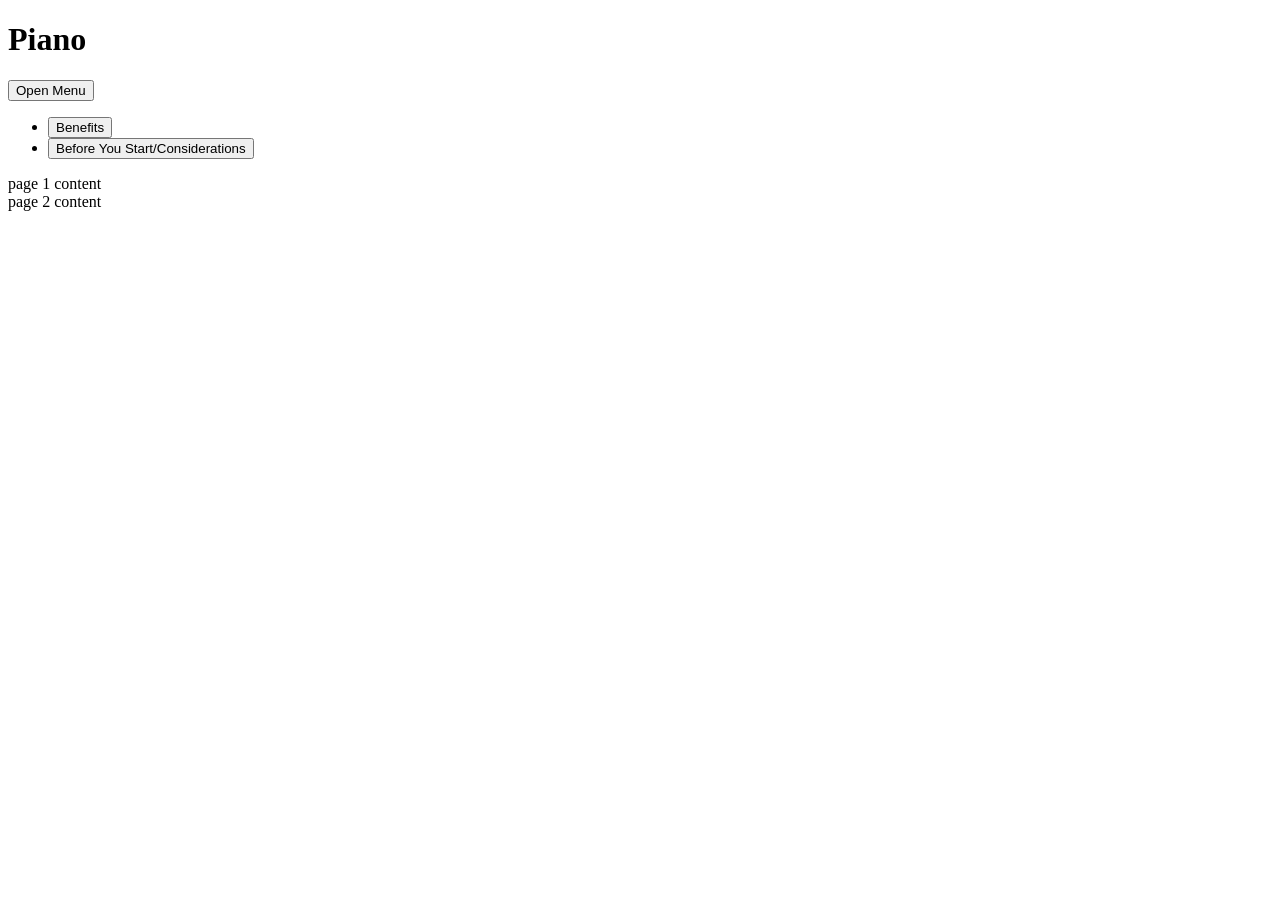
==== index.html @ 63a3a9d6 "Add files via upload" ====
<!DOCTYPE html>
<html lang="en">

<head>
	<title>Index</title>
	<link href="style.css" type="text/css" rel="stylesheet" />
	<meta name="viewport" content="width=device-width, initial-scale=1.0">
	<script src="main.js" defer></script>
</head>

<body>
	<header class="index">
		<h1>Piano</h1>
	</header>
	
	<nav> <!--menu system-->
		<button id="hamIcon">Open Menu</button>
		<ul>
			<li><button id="page1btn">Benefits</button></li>
			<li><button id="page2btn">Before You Start/Considerations</button></li>
		</ul>
	</nav>
	
	
	<main id="pagecontainer">
		<section class="page" id="page1">
			page 1 content
			
		</section>
		
		<section class="page" id="page2">
			page 2 content
			
		</section>
		
		
	</main>
</body>
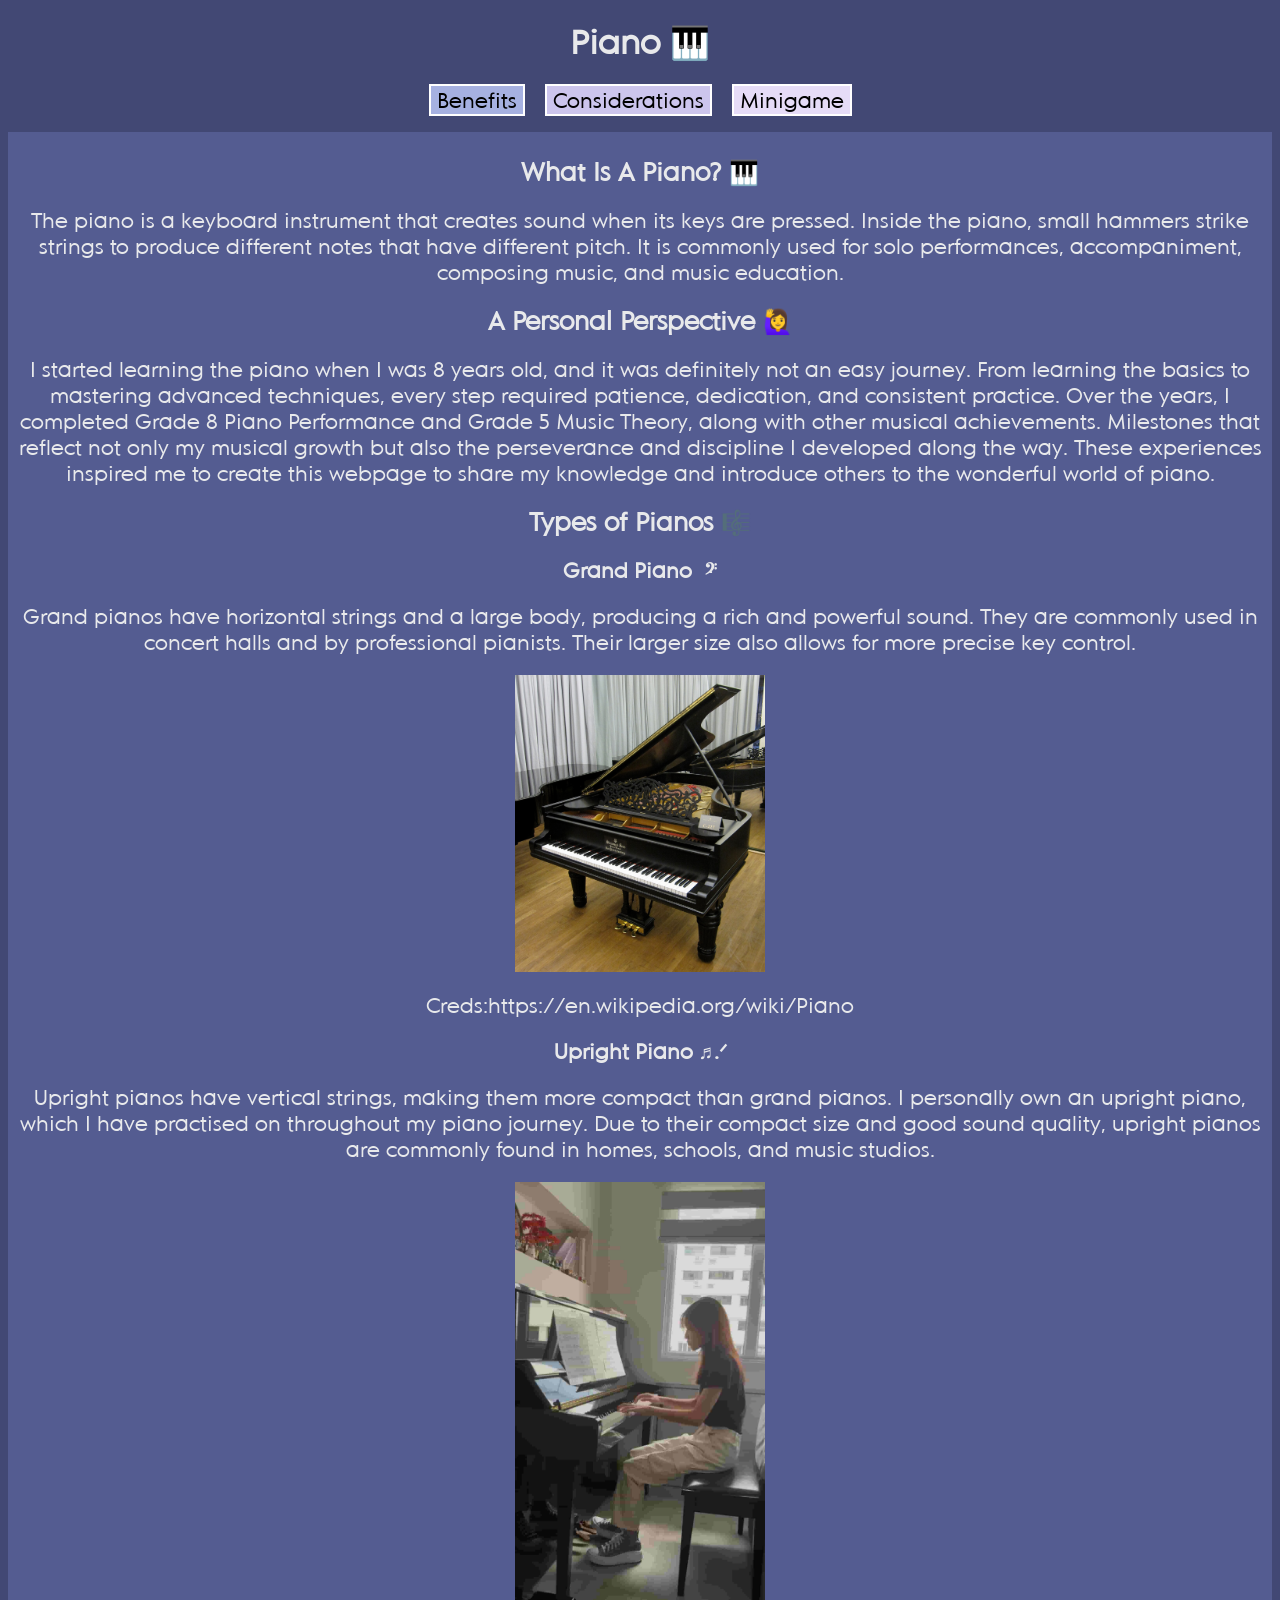
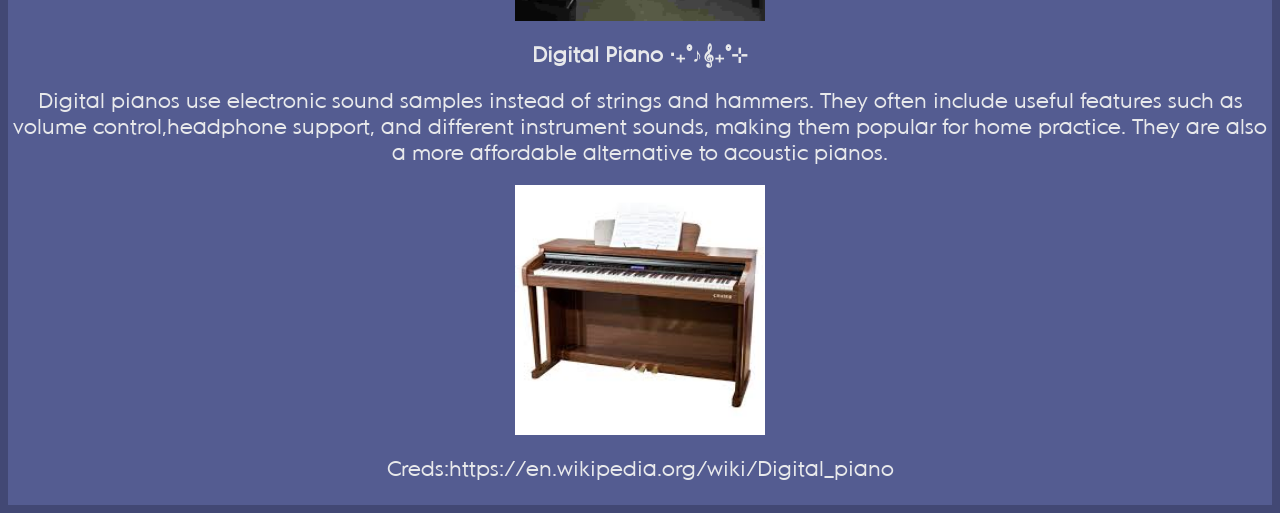
==== commit 86ff3f49: "Add files via upload" ====
--- a/index.html
+++ b/index.html
@@ -10,29 +10,182 @@
 
 <body>
 	<header class="index">
-		<h1>Piano</h1>
+		<h1>Piano 🎹</h1>
 	</header>
 	
 	<nav> <!--menu system-->
-		<button id="hamIcon">Open Menu</button>
-		<ul>
+		<button type="button" id="hamIcon">Open Menu</button>
+		<ul id= "menu">
 			<li><button id="page1btn">Benefits</button></li>
-			<li><button id="page2btn">Before You Start/Considerations</button></li>
+			<li><button id="page2btn">Considerations</button></li>
+			<li><button id="page3btn">Minigame</button></li>
 		</ul>
 	</nav>
 	
 	
 	<main id="pagecontainer">
-		<section class="page" id="page1">
-			page 1 content
+		<section class="page" id="page1"> <!--Benefit-->
+			<h2>Benefits ✨</h2>
+				<p>Playing the piano provides many physical, mental, and emotional benefits.
+				Here are some of the key advantages of learning this instrument:
+				</p>
+			
+			<h3>1. Improving Memory 🧠</h3>
+				<p>Learning and memorising songs helps strengthen the 
+				brain's ability to retain information. Sight-reading sheet music also trains the brain
+				to recognise patterns more efficiently.
+				</p>
+				
+			<h3>2. Develops Motor Skills 🤸</h3>
+				<p>Playing the piano requires both hands to move independently while reading sheet music and,
+				on some occasions, using the foot pedals. This helps improve coordination, multitasking skills, 
+				and overall motor control.
+				</p>
+				
+			<h3>3. Sharpens Focus 💡</h3>
+				<p>Playing the piano requires a lot of focus on reading sheet music, maintaining rhythm, and coordinating
+				hand movements simultaneously. Regular practice helps sharpen focus and improves attention to detail.
+				</p>
+				
+			<h3>4. Builds Discipline and Patience 🎯</h3>
+				<p>Learning a song takes time and regular practice to master. Throughout the learning journey,
+				there will be times when certain parts are challenging to play. Overcoming these obstacles 
+				teaches perseverance, patience, and the value of consistent effort.
+				</p>
+				
+		</section>
+		
+		<section class="page" id="page2"> <!--considerations-->
+			<h2>Considerations 🤔</h2>
+				<p>Playing the piano is a valuable skill that takes time and dedication to develop. 
+				Understanding what to expect before you begin can help you stay motivated throughout your 
+				learning journey. Here are some important considerations to keep in mind before getting started:
+				</p>
+				
+			<h3>1. Budget 💰</h3>
+				<p>Learning the piano can be a significant investment. Besides purchasing a piano, you may also
+				need to pay for lessons, books, exams, and maintenance. Over my 9 years of learning the piano,
+				the amount of money I have invested in piano is more than S$20,000.
+				</p>
+			
+			<h3>2. Space 📦</h3>
+				<p>Pianos can take up a considerable amount of space, especially upright and grand pianos. 
+				Before buying one, ensure that you have enough room that has an outlet for the instrument
+				and a comfortable place to practice.
+				</p>
+				
+			<h3>3. Time Commitment 🕒</h3>
+				<p>Learning the piano requires regular practice and dedication. Setting aside around an hour
+				each day to practise consistently can help you develop your skills and make steady progress.
+				</p>
+			
 			
 		</section>
 		
-		<section class="page" id="page2">
-			page 2 content
-			
+		<section class="page" id="page3"> <!--minigame-->
+			<h2>Minigame</h2>
+				<p>Ready to test your piano knowledge? Guess the correct piano note that is played in the audio
+				and see how well you know your musical notes!
+				</p>
+				
+				<!--Q1-->
+				<fieldset>
+				<legend>1. What note is this?</legend>
+				<!--F audio-->
+				<button type="button" class="Gamebtn" id="FnoteBtn">Play Note</button>
+
+				<audio id="FnoteAudio">
+					<source src="audio/Fnote.mp3" type="audio/mpeg">
+				</audio>
+				
+					<input type="radio" name="q1" value="C"> C
+					<input type="radio" name="q1" value="G"> G
+					<input type="radio" name="q1" value="F"> F
+					<input type="radio" name="q1" value="E"> E
+				</fieldset>
+
+				<!--Q2-->
+				<fieldset>
+				<legend>2. What note is this?</legend>
+				<!--G audio-->
+				<button type="button" class="Gamebtn" id="GnoteBtn">Play Note</button>
+
+				<audio id="GnoteAudio">
+					<source src="audio/Gnote.mp3" type="audio/mpeg">
+				</audio>
+					
+					<input type="radio" name="q2" value="D"> D
+					<input type="radio" name="q2" value="G"> G
+					<input type="radio" name="q2" value="A"> A
+					<input type="radio" name="q2" value="E"> E
+				</fieldset>
+				
+				<!--Q3-->
+				<fieldset>
+				<legend>3. What note is this?</legend>
+				<!--C audio-->
+				<button type="button" class="Gamebtn" id="CnoteBtn">Play Note</button>
+
+				<audio id="CnoteAudio">
+					<source src="audio/Cnote.mp3" type="audio/mpeg">
+				</audio>
+				
+					<input type="radio" name="q3" value="D"> D
+					<input type="radio" name="q3" value="F"> F
+					<input type="radio" name="q3" value="A"> A
+					<input type="radio" name="q3" value="C"> C
+				</fieldset>
+				
+				<!--sumbit-->
+				<button type="button" class="Gamebtn" id="btnSubmit">Submit Quiz</button>
+				<h3 id="scorebox">Not submitted</h3>
 		</section>
 		
+		<section class="pianomain"> <!--main topic-->
+			<h2>What Is A Piano? 🎹</h2>
+				<p>
+				The piano is a keyboard instrument that creates sound when its keys are pressed. 
+				Inside the piano, small hammers strike strings to produce different notes that have different pitch. 
+				It is commonly used for solo performances, accompaniment, composing music, and music education.
+				</p>
+			
+			<h2>A Personal Perspective 🙋‍♀️</h2>
+				<p>
+				I started learning the piano when I was 8 years old, and it was definitely not an easy journey.
+				From learning the basics to mastering advanced techniques, every step required patience, dedication, 
+				and consistent practice. Over the years, I completed Grade 8 Piano Performance and Grade 5 Music Theory, along with
+				other musical achievements. Milestones that reflect not only my musical growth but also the perseverance and discipline
+				I developed along the way. These experiences inspired me to create this webpage to share my knowledge and introduce 
+				others to the wonderful world of piano.
+				</p>
+			
+			<h2>Types of Pianos 🎼</h2>
+				<h3>Grand Piano 𓏲ּ𝄢</h3>
+					<p>
+					Grand pianos have horizontal strings and a large body, producing a rich and powerful sound. 
+					They are commonly used in concert halls and by professional pianists. Their larger size also 
+					allows for more precise key control.
+					</p>
+					<img id="pianoImg" width="250" src="images/grandpiano.JPG" alt="grand piano" >
+					<p>Creds:https://en.wikipedia.org/wiki/Piano</p>
+					
+				<h3>Upright Piano ♬.ᐟ</h3>
+					<p>
+					Upright pianos have vertical strings, making them more compact than grand pianos. I personally own an upright piano,
+					which I have practised on throughout my piano journey. Due to their compact size and good sound quality, upright pianos
+					are commonly found in homes, schools, and music studios.
+					</p>
+					<img width="250" src="images/piano.jpg" alt="upright piano" >
+					
+				<h3>Digital Piano ‧₊˚♪𝄞₊˚⊹</h3>
+					<p>
+					Digital pianos use electronic sound samples instead of strings and hammers. They often include useful features such as
+					volume control,headphone support, and different instrument sounds, making them popular for home practice. They are also 
+					a more affordable alternative to acoustic pianos.
+					</p>
+					<img width="250" src="images/dpiano.jpg" alt="digital piano" >
+					<p>Creds:https://en.wikipedia.org/wiki/Digital_piano</p>
+		</section>
 		
 	</main>
 </body>
--- a/style.css
+++ b/style.css
@@ -0,0 +1,174 @@
+/*---------------------------
+-----------LAPTOP-----------*/
+/*colour page*/
+body {
+    background-color: #424874;
+    color: black;
+    font-family: MDGroteskRegular;
+}
+
+/* font */
+@font-face {
+    font-family: MDGroteskRegular;
+    src: url("fonts/MDGroteskRegular.woff");
+}
+
+/*menu buttons and its content*/
+.page{
+    width:80%;
+    height:auto;
+    margin:30px auto;
+    padding:20px;
+}
+nav ul li{display:inline;}
+
+/*PAGE 1*/
+#page1{background:#A6B1E1;}
+#page1btn{background:#A6B1E1;
+		 font-family: "MDGroteskRegular";
+		  border: 2px solid white;
+		   font-size: 20px;}
+
+
+/*PAGE 2*/
+#page2{background:#ccc5ed;}
+#page2btn{background:#ccc5ed;
+		 font-family: "MDGroteskRegular";
+		  border: 2px solid white;
+		   font-size: 20px;}
+
+/*PAGE 3*/
+#page3{background:#e6dcf7;}
+
+#page3btn{background:#e6dcf7;
+		 font-family: "MDGroteskRegular";
+		  border: 2px solid white;
+		   font-size: 20px;}
+.Gamebtn{background:#a89fcf;
+		 font-family: "MDGroteskRegular";
+		  border: 2px solid white;
+		font-size:19px;}
+
+.playing{
+    background-color:#6d6396;}
+	
+fieldset{
+    width: 80%;
+    margin: 20px auto;
+    padding: 20px;
+    font-size: 20px;
+}
+legend{
+    font-size: 22px;
+    font-weight: bold;
+}
+
+
+/*GENERAL*/
+.page{
+    width: 80%;
+    margin: 30px auto;
+    padding: 20px;
+	text-align:center;}
+	
+nav ul{
+    display: flex;
+    justify-content: center;
+    gap: 20px;
+    list-style: none;
+    padding: 0;
+}
+
+/*TEXT ALIGNMENT AND STUFF*/
+  p{ font-size:20px;}
+  h3{ font-size:20px;}
+  
+/* Main section text */
+header h1,
+.pianomain h2,
+.pianomain h3,
+.pianomain p{
+    color: #e8e9eb;
+text-align:center;}
+
+
+/* Subtopic pages */
+.page h2,
+.page h3,
+.page p{
+    color: black;
+}
+
+.pianomain{background:#545c91;
+		padding-top:4px;
+		padding-bottom:4px;}
+/*hide show menu*/
+#hamIcon{display:none;}
+
+img{
+    display: block;
+    margin: 20px auto;
+}
+
+/*animate header*/
+@keyframes slideIn{
+
+    0%{
+        transform:translateX(-500px);
+        opacity:0;
+    }
+
+    80%{
+        transform:translateX(20px);
+    }
+
+    100%{
+        transform:translateX(0);
+        opacity:1;
+    }
+
+}
+
+header h1{
+    animation: slideIn 1.5s ease-out;
+}
+/*make button abit bigger when clicked*/
+button{
+    transition: background-color 0.3s ease,
+                transform 0.2s ease;
+}
+
+button:hover{
+    transform: scale(1.05);
+}
+/*CSS for responsive menu*/
+
+@media (max-width: 1279px){
+	
+.page{
+    width:90%;
+}
+
+}
+
+@media (max-width: 800px){
+#hamIcon{
+    display:block;
+    width:80%;
+    padding:12px;
+    font-size:20px;
+	margin:20px auto;
+	background:#545c91;
+	font-family: "MDGroteskRegular";
+	color:white;
+}
+
+nav ul{
+    display:none;
+	text-align:center;
+}
+
+nav ul.showMenu{
+    display:flex;
+}
+}
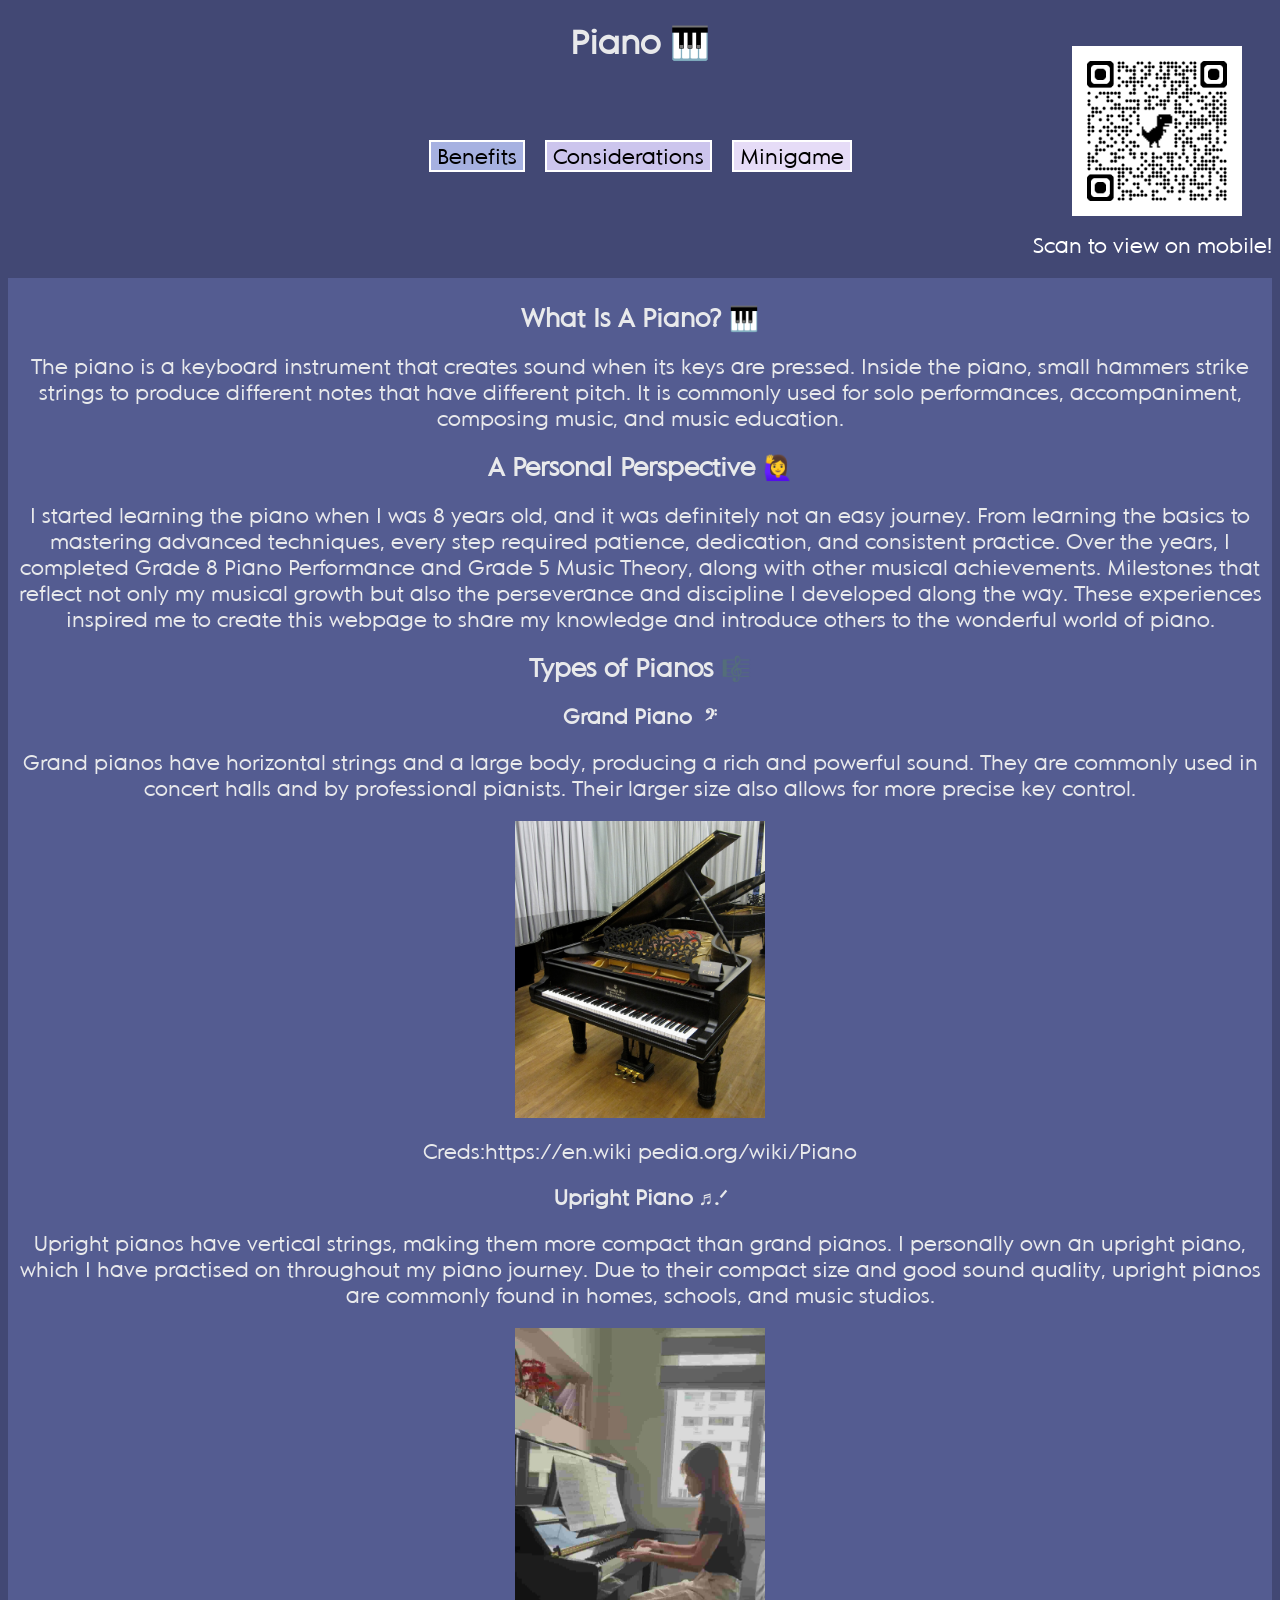
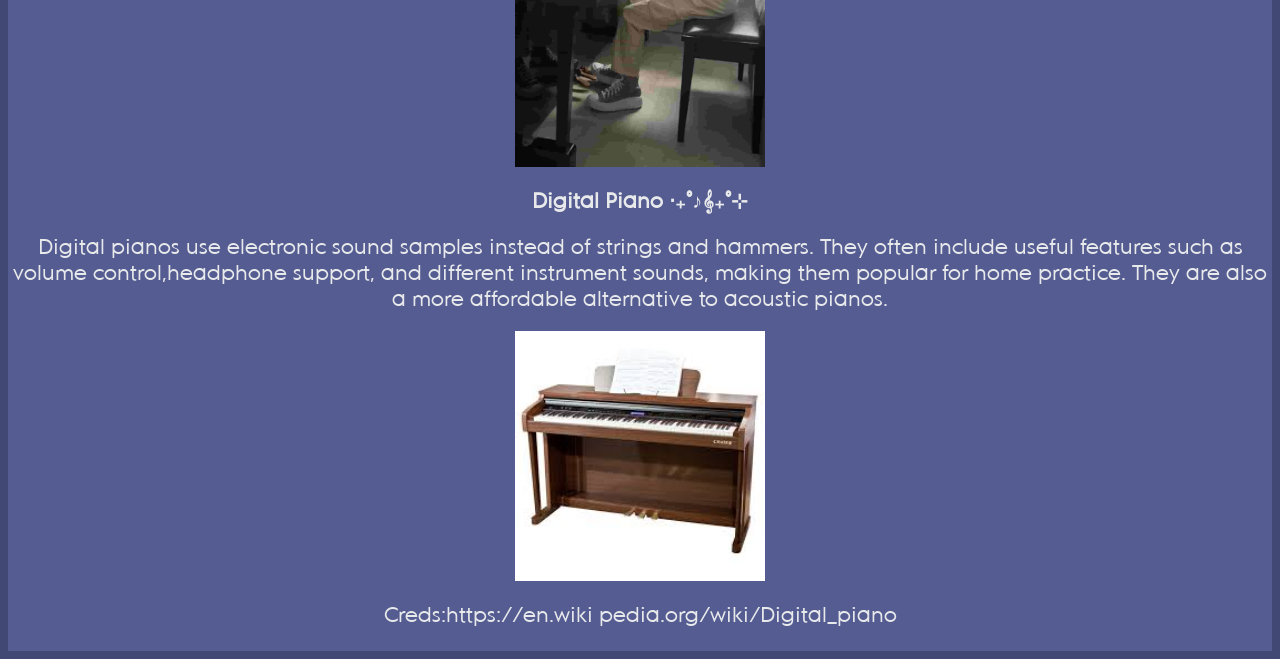
==== commit e3427f25: "Add files via upload" ====
--- a/index.html
+++ b/index.html
@@ -11,6 +11,8 @@
 <body>
 	<header class="index">
 		<h1>Piano 🎹</h1>
+		<img id="id" width="170" src="images/qrcode.png" alt="qr code" >
+		
 	</header>
 	
 	<nav> <!--menu system-->
@@ -21,6 +23,9 @@
 			<li><button id="page3btn">Minigame</button></li>
 		</ul>
 	</nav>
+	
+	<p id="code">Scan to view on mobile!</p>
+	
 	
 	
 	<main id="pagecontainer">
@@ -167,7 +172,8 @@
 					allows for more precise key control.
 					</p>
 					<img id="pianoImg" width="250" src="images/grandpiano.JPG" alt="grand piano" >
-					<p>Creds:https://en.wikipedia.org/wiki/Piano</p>
+					<p>Creds:https://en.wiki
+					pedia.org/wiki/Piano</p>
 					
 				<h3>Upright Piano ♬.ᐟ</h3>
 					<p>
@@ -184,7 +190,8 @@
 					a more affordable alternative to acoustic pianos.
 					</p>
 					<img width="250" src="images/dpiano.jpg" alt="digital piano" >
-					<p>Creds:https://en.wikipedia.org/wiki/Digital_piano</p>
+					<p>Creds:https://en.wiki
+					pedia.org/wiki/Digital_piano</p>
 		</section>
 		
 	</main>
--- a/style.css
+++ b/style.css
@@ -20,14 +20,32 @@
     margin:30px auto;
     padding:20px;
 }
+
+nav{padding-top:40px;}
+
 nav ul li{display:inline;}
+
+.index{
+    position: relative;
+}
+
+#id{
+    position: absolute;
+    top: 5px;
+    right: 30px;
+   
+}
+
+#code{display:block;
+	text-align:right;
+	margin-top:60px;}
 
 /*PAGE 1*/
 #page1{background:#A6B1E1;}
 #page1btn{background:#A6B1E1;
-		 font-family: "MDGroteskRegular";
-		  border: 2px solid white;
-		   font-size: 20px;}
+		  font-family: "MDGroteskRegular";
+		  border: 2px solid white;
+		  font-size: 20px;}
 
 
 /*PAGE 2*/
@@ -80,7 +98,7 @@
 }
 
 /*TEXT ALIGNMENT AND STUFF*/
-  p{ font-size:20px;}
+  p{ font-size:20px;color:white;}
   h3{ font-size:20px;}
   
 /* Main section text */
@@ -104,7 +122,10 @@
 		padding-bottom:4px;}
 /*hide show menu*/
 #hamIcon{display:none;}
-
+/*images*/
+
+
+	
 img{
     display: block;
     margin: 20px auto;
@@ -149,6 +170,11 @@
     width:90%;
 }
 
+nav{padding-top:0px;}
+
+/*hide qr code*/
+#id{display:none;}
+#code{display:none;}
 }
 
 @media (max-width: 800px){
@@ -171,4 +197,16 @@
 nav ul.showMenu{
     display:flex;
 }
+
+.page{
+    width:95%;
+}
+
+nav{padding-top:0px;}
+
+/*hide qr code*/
+#id{display:none;}
+#code{display:none;}
+
+
 }
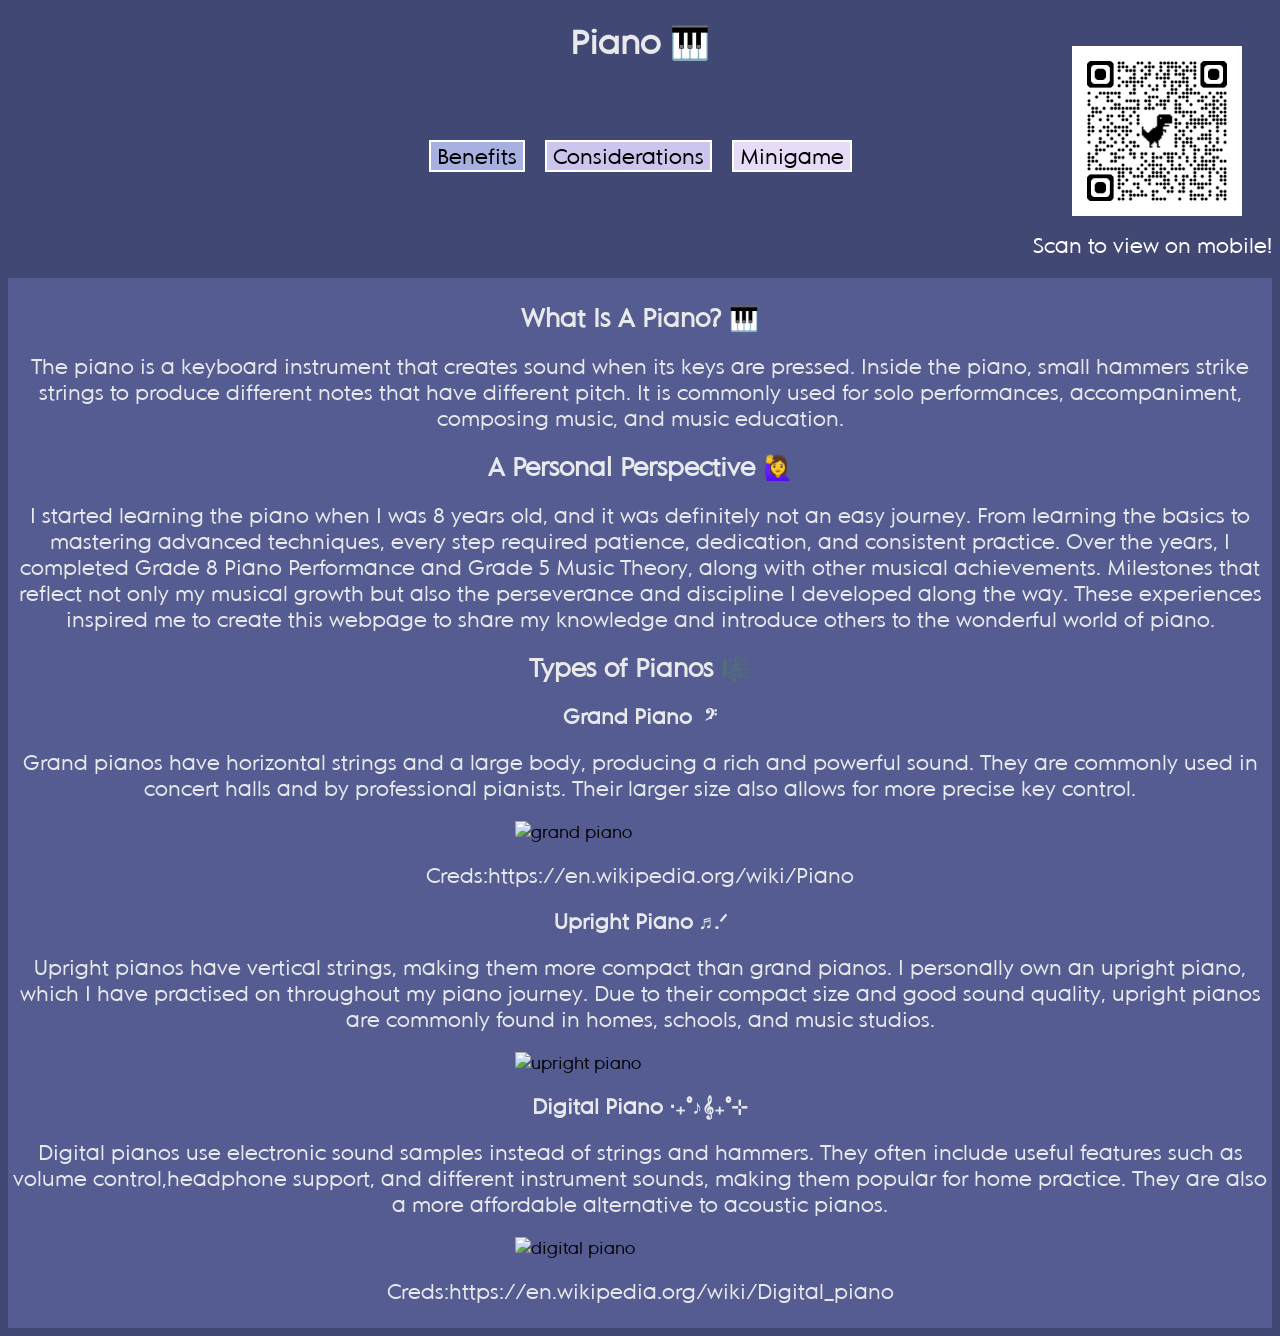
==== commit 5a86a7c0: "Add files via upload" ====
--- a/index.html
+++ b/index.html
@@ -11,7 +11,7 @@
 <body>
 	<header class="index">
 		<h1>Piano 🎹</h1>
-		<img id="id" width="170" src="images/qrcode.png" alt="qr code" >
+		<img id="QR" width="170" src="images/qrcode.png" alt="qr code" >
 		
 	</header>
 	
@@ -172,8 +172,7 @@
 					allows for more precise key control.
 					</p>
 					<img id="pianoImg" width="250" src="images/grandpiano.JPG" alt="grand piano" >
-					<p>Creds:https://en.wiki
-					pedia.org/wiki/Piano</p>
+					<p>Creds:https://en.wikipedia.org/wiki/Piano</p>
 					
 				<h3>Upright Piano ♬.ᐟ</h3>
 					<p>
@@ -190,8 +189,7 @@
 					a more affordable alternative to acoustic pianos.
 					</p>
 					<img width="250" src="images/dpiano.jpg" alt="digital piano" >
-					<p>Creds:https://en.wiki
-					pedia.org/wiki/Digital_piano</p>
+					<p>Creds:https://en.wikipedia.org/wiki/Digital_piano</p>
 		</section>
 		
 	</main>
--- a/style.css
+++ b/style.css
@@ -7,6 +7,7 @@
     font-family: MDGroteskRegular;
 }
 
+
 /* font */
 @font-face {
     font-family: MDGroteskRegular;
@@ -14,12 +15,7 @@
 }
 
 /*menu buttons and its content*/
-.page{
-    width:80%;
-    height:auto;
-    margin:30px auto;
-    padding:20px;
-}
+
 
 nav{padding-top:40px;}
 
@@ -29,7 +25,7 @@
     position: relative;
 }
 
-#id{
+#QR{
     position: absolute;
     top: 5px;
     right: 30px;
@@ -164,19 +160,6 @@
 }
 /*CSS for responsive menu*/
 
-@media (max-width: 1279px){
-	
-.page{
-    width:90%;
-}
-
-nav{padding-top:0px;}
-
-/*hide qr code*/
-#id{display:none;}
-#code{display:none;}
-}
-
 @media (max-width: 800px){
 #hamIcon{
     display:block;
@@ -205,7 +188,7 @@
 nav{padding-top:0px;}
 
 /*hide qr code*/
-#id{display:none;}
+#QR{display:none;}
 #code{display:none;}
 
 
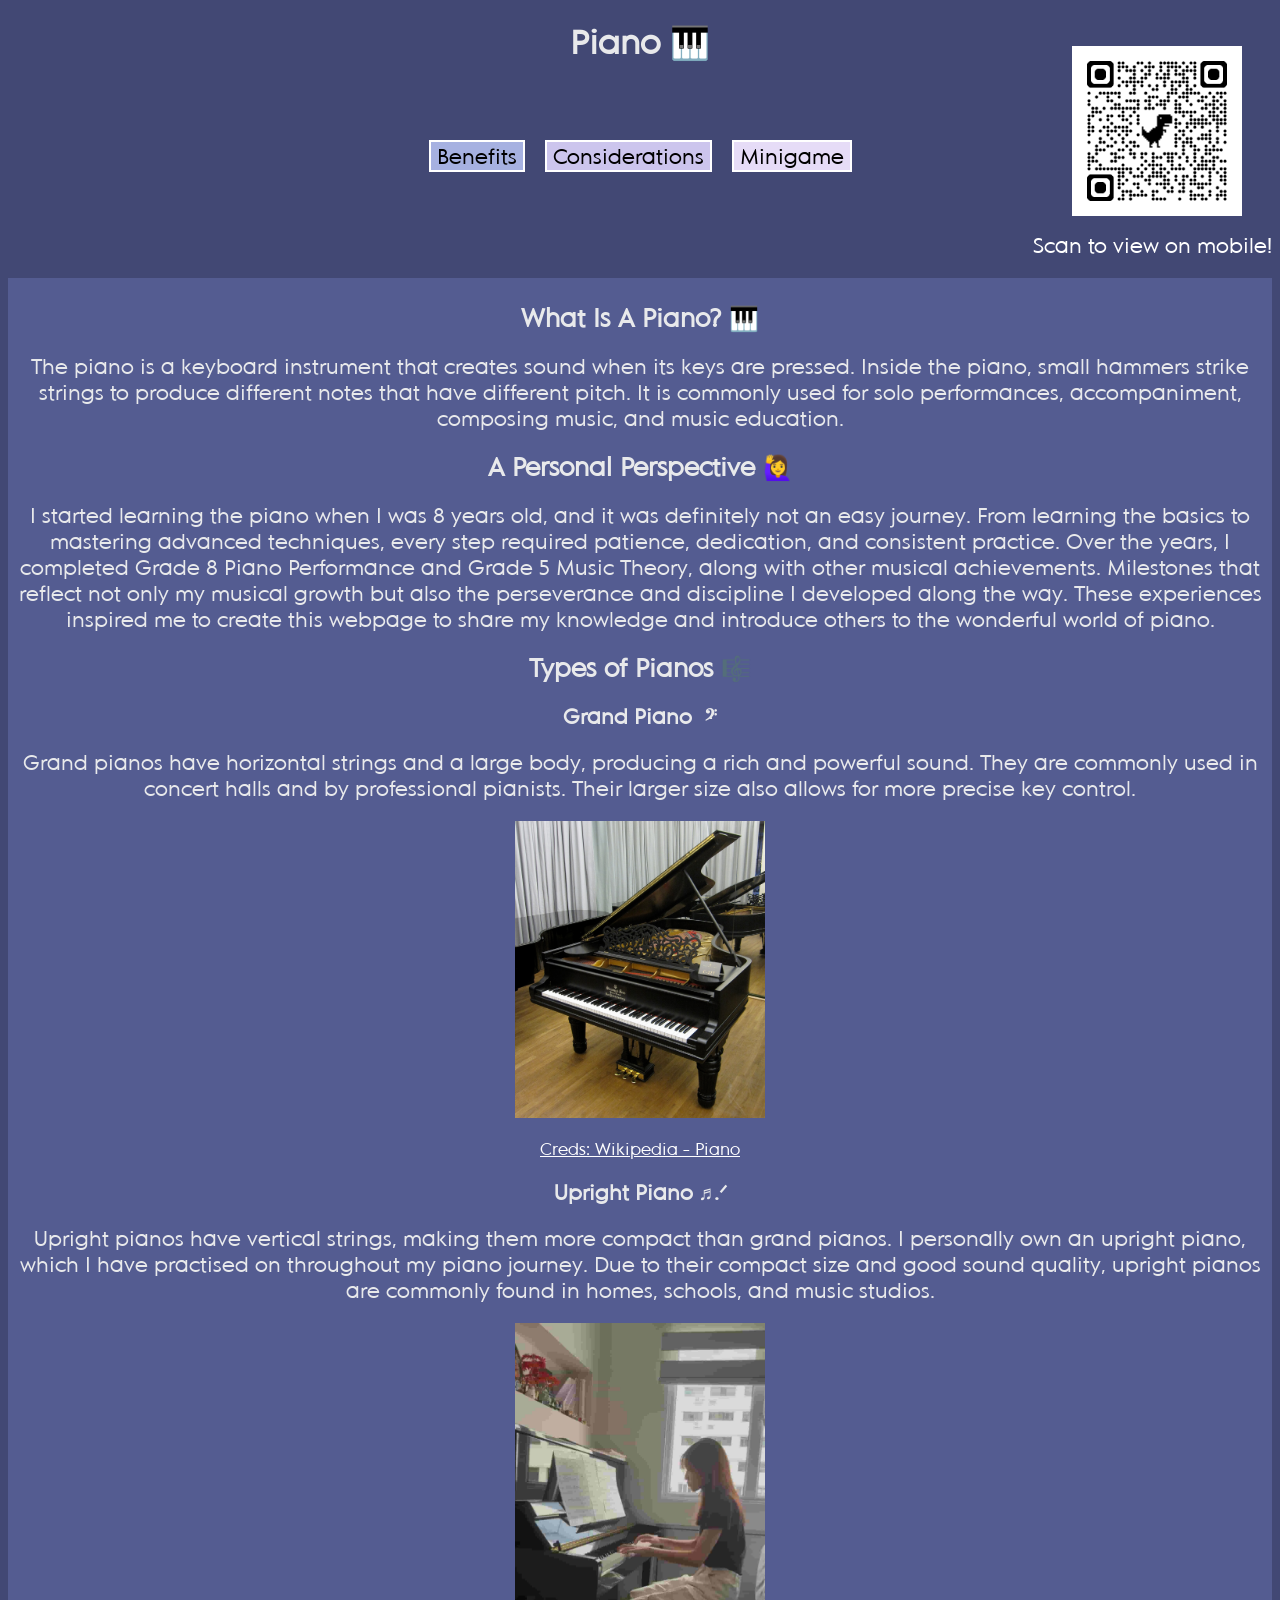
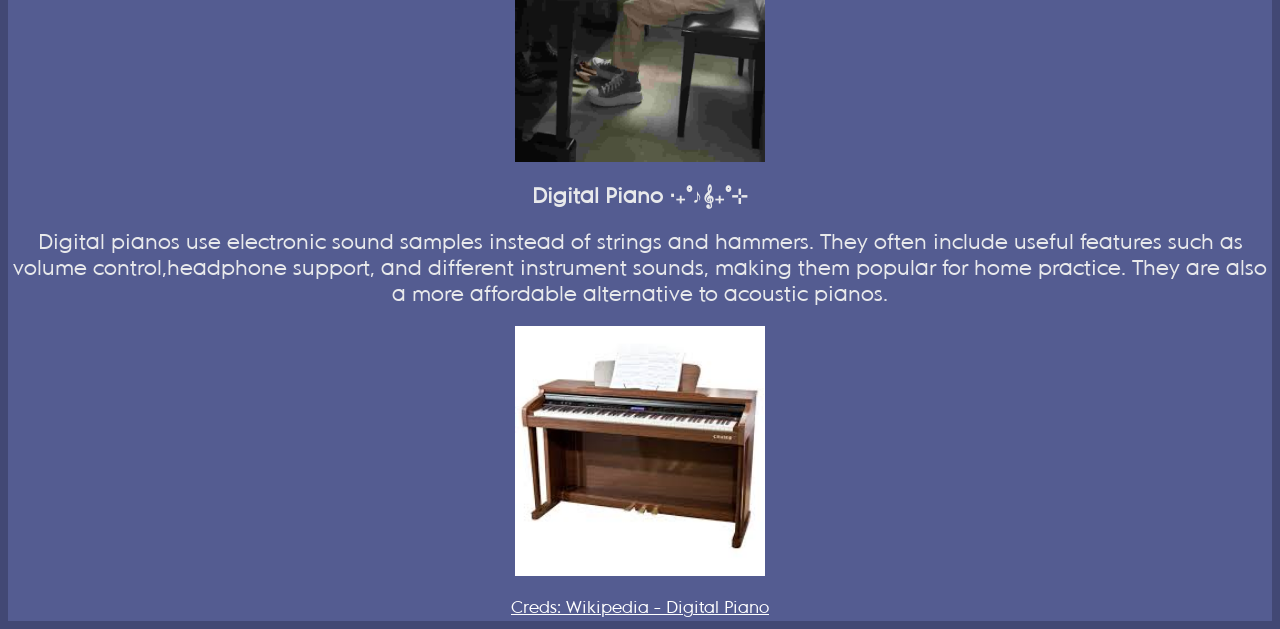
==== commit cceb35f7: "Add files via upload" ====
--- a/index.html
+++ b/index.html
@@ -172,7 +172,9 @@
 					allows for more precise key control.
 					</p>
 					<img id="pianoImg" width="250" src="images/grandpiano.JPG" alt="grand piano" >
-					<p>Creds:https://en.wikipedia.org/wiki/Piano</p>
+					<a class="creds" href="https://en.wikipedia.org/wiki/Piano">
+						Creds: Wikipedia - Piano
+					</a>
 					
 				<h3>Upright Piano ♬.ᐟ</h3>
 					<p>
@@ -189,7 +191,9 @@
 					a more affordable alternative to acoustic pianos.
 					</p>
 					<img width="250" src="images/dpiano.jpg" alt="digital piano" >
-					<p>Creds:https://en.wikipedia.org/wiki/Digital_piano</p>
+					 <a  class="creds" href="https://en.wikipedia.org/wiki/Digital_piano">
+						Creds: Wikipedia - Digital Piano
+					</a>
 		</section>
 		
 	</main>
--- a/style.css
+++ b/style.css
@@ -14,6 +14,7 @@
     src: url("fonts/MDGroteskRegular.woff");
 }
 
+
 /*menu buttons and its content*/
 
 
@@ -84,6 +85,13 @@
     margin: 30px auto;
     padding: 20px;
 	text-align:center;}
+.creds {
+    display: flex;
+    justify-content: center;
+	font-family: MDGroteskRegular;
+	color:white;
+	
+}
 	
 nav ul{
     display: flex;
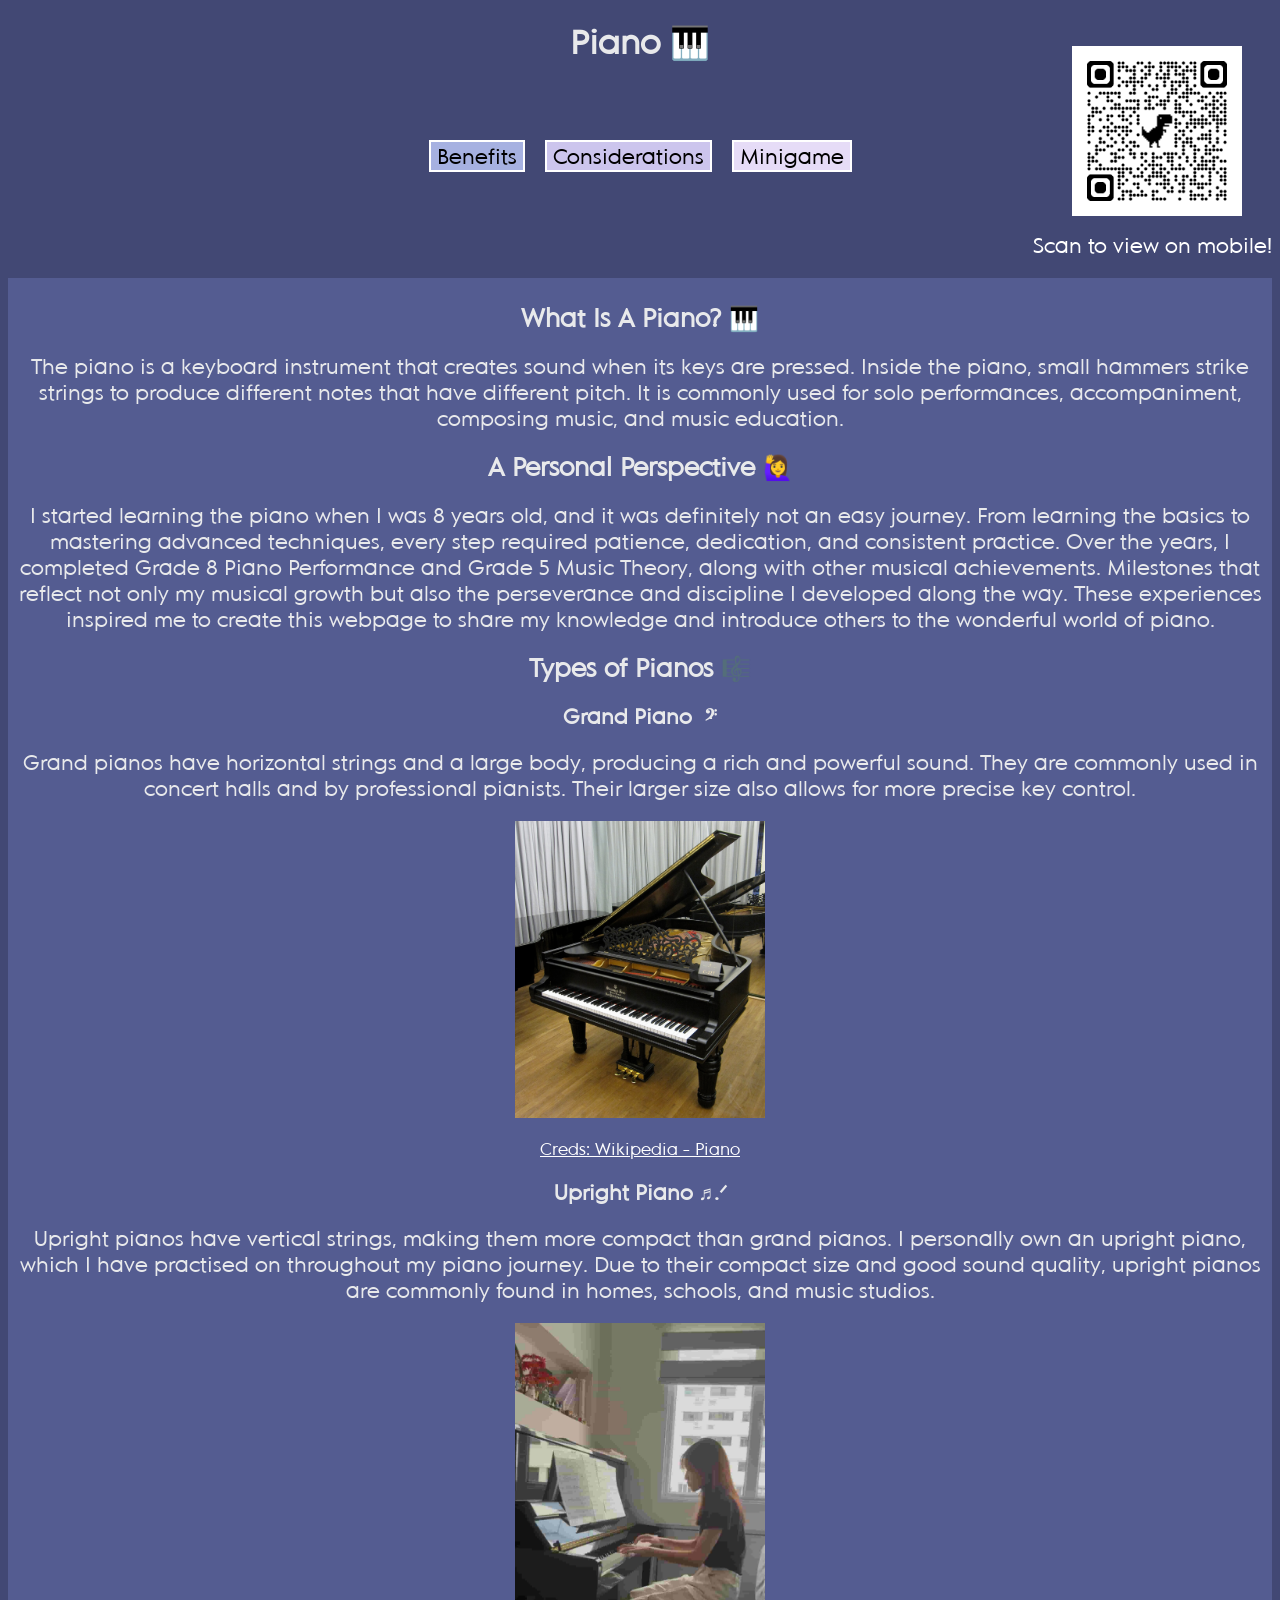
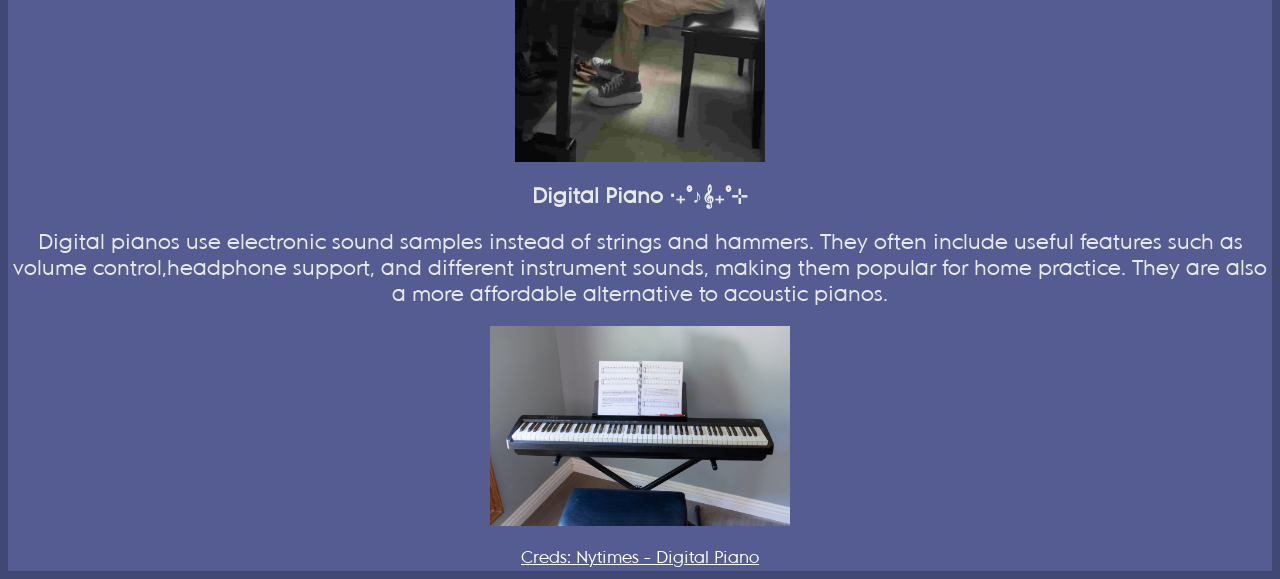
==== commit fdb0e5d7: "Add files via upload" ====
--- a/index.html
+++ b/index.html
@@ -190,9 +190,9 @@
 					volume control,headphone support, and different instrument sounds, making them popular for home practice. They are also 
 					a more affordable alternative to acoustic pianos.
 					</p>
-					<img width="250" src="images/dpiano.jpg" alt="digital piano" >
-					 <a  class="creds" href="https://en.wikipedia.org/wiki/Digital_piano">
-						Creds: Wikipedia - Digital Piano
+					<img width="300" src="images/dpiano.jpg" alt="digital piano" >
+					 <a  class="creds" href="https://www.nytimes.com/wirecutter/reviews/best-budget-digital-piano-for-beginners/">
+						Creds: Nytimes - Digital Piano
 					</a>
 		</section>
 		
